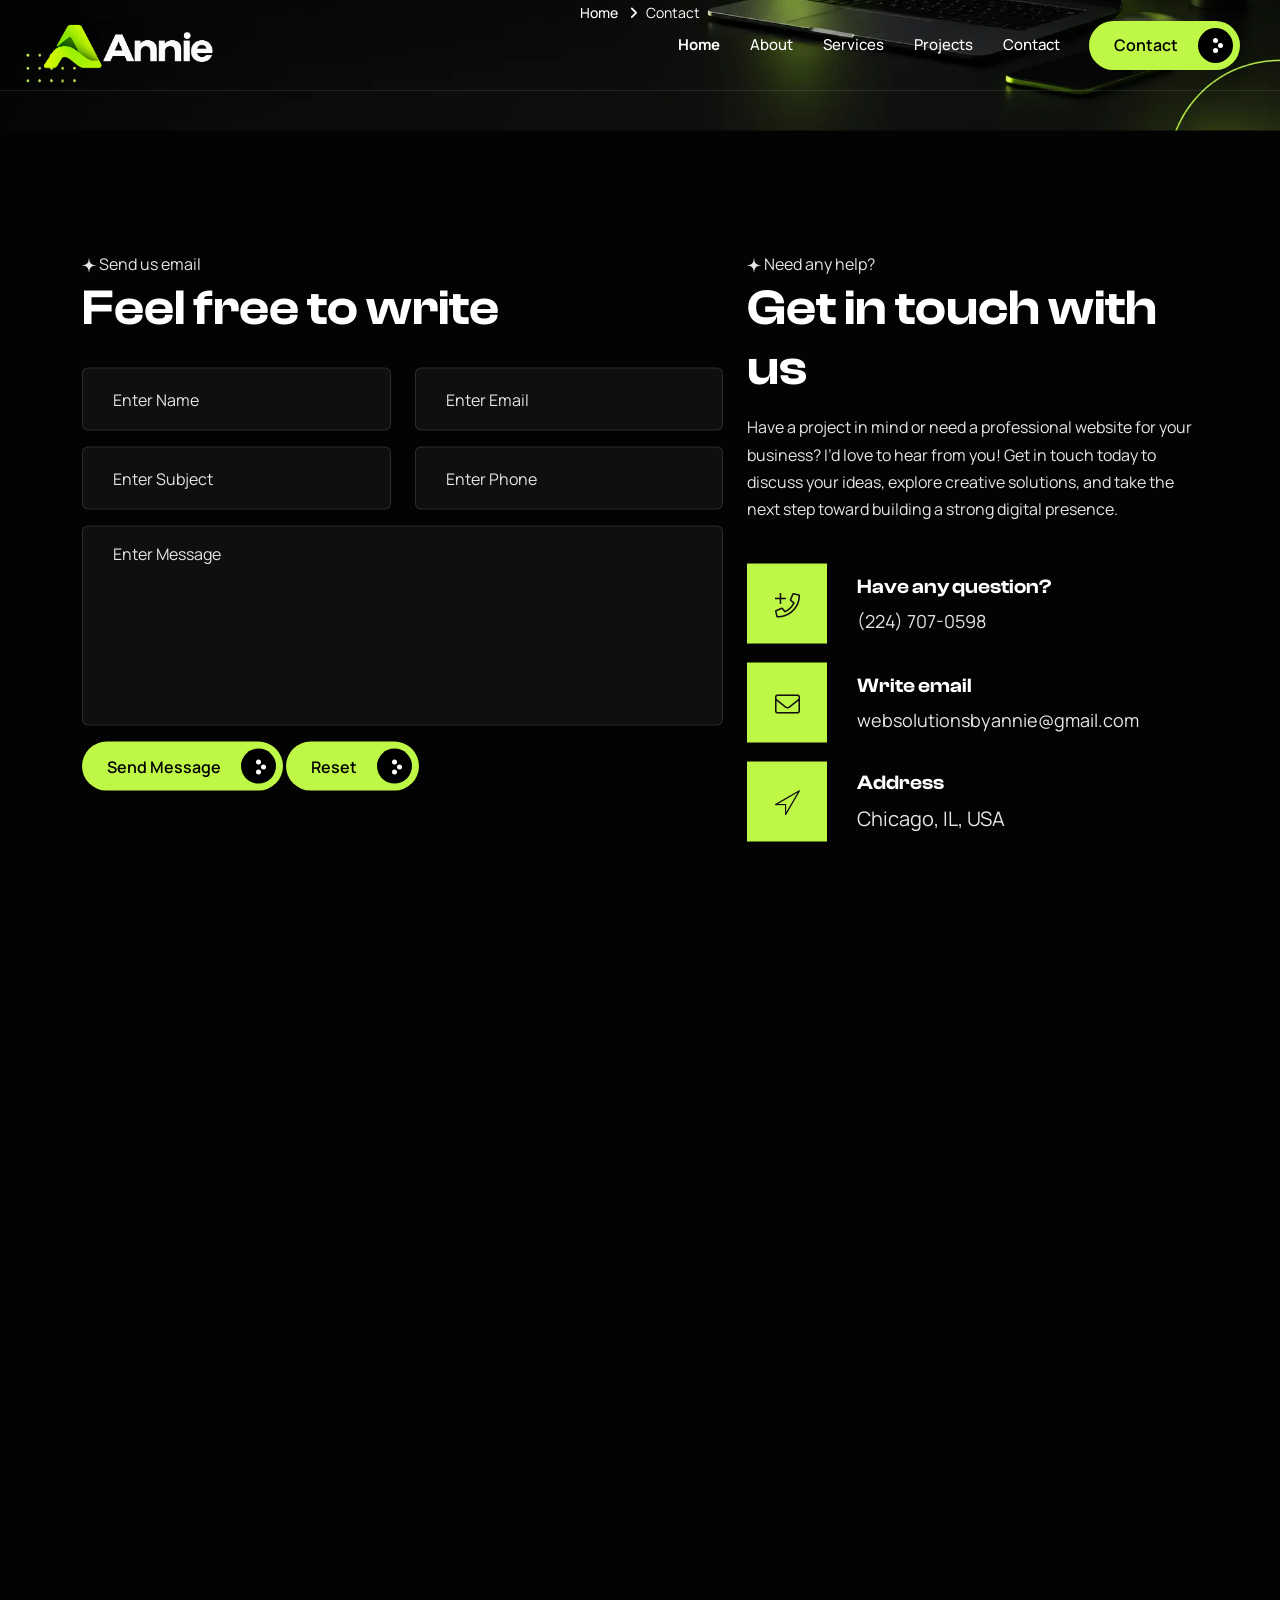
==== page-contact.html @ d8cd2406 "Initial commit" ====
<!DOCTYPE html>
<html lang="en">
<head>
<meta charset="utf-8">
<title>Annie | Website Developer & Brand Specialist</title>
<!-- Stylesheets -->
<link href="css/bootstrap.min.css" rel="stylesheet">
<link href="css/style.css" rel="stylesheet">
<link rel="shortcut icon" href="images/favicon.png" type="image/x-icon">
<link rel="icon" href="images/favicon.png" type="image/x-icon">

<!-- Responsive -->
<meta http-equiv="X-UA-Compatible" content="IE=edge">
<meta name="viewport" content="width=device-width, initial-scale=1.0">

</head>

<body>
<div class="page-wrapper">

  <!-- Preloader -->
  <div class="preloader"></div>

  <!--Custom Cursor Wrapper -->
  <div class="back-to-top-wrapper">
    <button id="back_to_top" type="button" class="back-to-top-btn">
      <svg width="12" height="7" viewBox="0 0 12 7" fill="none" xmlns="http://www.w3.org/2000/svg">
        <path d="M11 6L6 1L1 6" stroke="currentColor" stroke-width="1.5" stroke-linecap="round" stroke-linejoin="round" />
      </svg>
    </button>
  </div>
  <!-- Back-to-top start -->

   <!-- Main Header-->
    <header class="main-header main-header-style header-style-one">
      <!-- Header Lower -->
      <div class="header-lower">
        <!-- Main box -->
        <div class="main-box">
          <!--Nav Box-->
          <div class="nav-outer">
            <div class="header-left">
              <div class="logo">
                <a href="index.html"><img src="images/logo.png" alt="" title="royalrix"></a>
              </div>
              <nav class="nav main-menu">
                <ul class="navigation">
                  <li class="current dropdown">
                    <a href="index.html">Home</a>
                  
                  </li>
                  <li><a href="page-about.html">about</a></li>
                   <li><a href="page-services.html"> Services</a></li>
                          <li><a href="page-projects.html"> Projects</a></li>
                  <li><a href="page-contact.html">Contact</a></li>
                </ul>
              </nav>
            </div>
            <div class="outer-box">
              <!-- Main Menu End-->
              <!-- <div class="social-link">
                <a target="_blank" href="#0">FB </a>/
                <a target="_blank" href="#0">LN</a>/
                <a target="_blank" href="#0">iG </a>/
                <a target="_blank" href="#0">X</a>
              </div> -->
              <div class="ui-btn-outer">
                <div class="ui-btn-search">
                  <!-- <button class="ui-btn ui-btn search-btn main-header__search search-toggler d-none d-lg-inline-block">
                    <i class="fa-regular fa-magnifying-glass"></i>
                  </button> -->
                  <a href="page-contact.html" class="btn-style-one">
                    <span class="btn-title">contact</span>
                    <span class="dot-box"><span class="dot-item"></span></span>
                  </a>
                </div>
                <!-- Mobile Nav toggler -->
              </div>
              <div class="mobile-nav-toggler">
                <svg width="17" height="17" viewBox="0 0 17 17" fill="none" xmlns="http://www.w3.org/2000/svg">
                  <path
                    d="M5.8125 0H1.3125C0.964403 0 0.630564 0.138281 0.384422 0.384422C0.138281 0.630564 0 0.964403 0 1.3125V5.8125C0 5.98486 0.0339487 6.15553 0.099908 6.31477C0.165867 6.47401 0.262546 6.6187 0.384422 6.74058C0.506299 6.86245 0.650988 6.95913 0.810228 7.02509C0.969468 7.09105 1.14014 7.125 1.3125 7.125H5.8125C5.98486 7.125 6.15553 7.09105 6.31477 7.02509C6.47401 6.95913 6.6187 6.86245 6.74058 6.74058C6.86245 6.6187 6.95913 6.47401 7.02509 6.31477C7.09105 6.15553 7.125 5.98486 7.125 5.8125V1.3125C7.125 1.14014 7.09105 0.969468 7.02509 0.810228C6.95913 0.650988 6.86245 0.506299 6.74058 0.384422C6.6187 0.262546 6.47401 0.165867 6.31477 0.099908C6.15553 0.0339487 5.98486 0 5.8125 0ZM6 5.8125C6 5.86223 5.98025 5.90992 5.94508 5.94508C5.90992 5.98025 5.86223 6 5.8125 6H1.3125C1.26277 6 1.21508 5.98025 1.17992 5.94508C1.14475 5.90992 1.125 5.86223 1.125 5.8125V1.3125C1.125 1.26277 1.14475 1.21508 1.17992 1.17992C1.21508 1.14475 1.26277 1.125 1.3125 1.125H5.8125C5.86223 1.125 5.90992 1.14475 5.94508 1.17992C5.98025 1.21508 6 1.26277 6 1.3125V5.8125ZM14.8125 0H10.3125C9.9644 0 9.63056 0.138281 9.38442 0.384422C9.13828 0.630564 9 0.964403 9 1.3125V5.8125C9 5.98486 9.03395 6.15553 9.09991 6.31477C9.16587 6.47401 9.26255 6.6187 9.38442 6.74058C9.5063 6.86245 9.65099 6.95913 9.81023 7.02509C9.96947 7.09105 10.1401 7.125 10.3125 7.125H14.8125C14.9849 7.125 15.1555 7.09105 15.3148 7.02509C15.474 6.95913 15.6187 6.86245 15.7406 6.74058C15.8625 6.6187 15.9591 6.47401 16.0251 6.31477C16.0911 6.15553 16.125 5.98486 16.125 5.8125V1.3125C16.125 0.964403 15.9867 0.630564 15.7406 0.384422C15.4944 0.138281 15.1606 0 14.8125 0ZM15 5.8125C15 5.86223 14.9802 5.90992 14.9451 5.94508C14.9099 5.98025 14.8622 6 14.8125 6H10.3125C10.2628 6 10.2151 5.98025 10.1799 5.94508C10.1448 5.90992 10.125 5.86223 10.125 5.8125V1.3125C10.125 1.26277 10.1448 1.21508 10.1799 1.17992C10.2151 1.14475 10.2628 1.125 10.3125 1.125H14.8125C14.8622 1.125 14.9099 1.14475 14.9451 1.17992C14.9802 1.21508 15 1.26277 15 1.3125V5.8125ZM5.8125 9H1.3125C0.964403 9 0.630564 9.13828 0.384422 9.38442C0.138281 9.63056 0 9.9644 0 10.3125V14.8125C0 15.1606 0.138281 15.4944 0.384422 15.7406C0.630564 15.9867 0.964403 16.125 1.3125 16.125H5.8125C5.98486 16.125 6.15553 16.0911 6.31477 16.0251C6.47401 15.9591 6.6187 15.8625 6.74058 15.7406C6.86245 15.6187 6.95913 15.474 7.02509 15.3148C7.09105 15.1555 7.125 14.9849 7.125 14.8125V10.3125C7.125 10.1401 7.09105 9.96947 7.02509 9.81023C6.95913 9.65099 6.86245 9.5063 6.74058 9.38442C6.6187 9.26255 6.47401 9.16587 6.31477 9.09991C6.15553 9.03395 5.98486 9 5.8125 9ZM6 14.8125C6 14.8622 5.98025 14.9099 5.94508 14.9451C5.90992 14.9802 5.86223 15 5.8125 15H1.3125C1.26277 15 1.21508 14.9802 1.17992 14.9451C1.14475 14.9099 1.125 14.8622 1.125 14.8125V10.3125C1.125 10.2628 1.14475 10.2151 1.17992 10.1799C1.21508 10.1448 1.26277 10.125 1.3125 10.125H5.8125C5.86223 10.125 5.90992 10.1448 5.94508 10.1799C5.98025 10.2151 6 10.2628 6 10.3125V14.8125ZM14.8125 9H10.3125C9.9644 9 9.63056 9.13828 9.38442 9.38442C9.13828 9.63056 9 9.9644 9 10.3125V14.8125C9 15.1606 9.13828 15.4944 9.38442 15.7406C9.63056 15.9867 9.9644 16.125 10.3125 16.125H14.8125C15.1606 16.125 15.4944 15.9867 15.7406 15.7406C15.9867 15.4944 16.125 15.1606 16.125 14.8125V10.3125C16.125 9.9644 15.9867 9.63056 15.7406 9.38442C15.4944 9.13828 15.1606 9 14.8125 9ZM15 14.8125C15 14.8622 14.9802 14.9099 14.9451 14.9451C14.9099 14.9802 14.8622 15 14.8125 15H10.3125C10.2628 15 10.2151 14.9802 10.1799 14.9451C10.1448 14.9099 10.125 14.8622 10.125 14.8125V10.3125C10.125 10.2628 10.1448 10.2151 10.1799 10.1799C10.2151 10.1448 10.2628 10.125 10.3125 10.125H14.8125C14.8622 10.125 14.9099 10.1448 14.9451 10.1799C14.9802 10.2151 15 10.2628 15 10.3125V14.8125Z"
                    fill="white" />
                </svg>
              </div>
            </div>
          </div>
        </div>
      </div>
      <!-- End Header Lower -->

      <!-- Mobile Menu  -->
      <div class="mobile-menu">
        <div class="menu-backdrop"></div>
        <!--Here Menu Will Come Automatically Via Javascript / Same Menu as in Header-->
        <nav class="menu-box">
          <div class="upper-box">
            <div class="nav-logo">
              <a href="index.html"><img src="images/logo.png" alt="Logo"></a>
            </div>
            <div class="close-btn"><i class="icon fa fa-times"></i></div>
          </div>

          <ul class="navigation clearfix">
            <!--Keep This Empty / Menu will come through Javascript-->
          </ul>
       <ul class="contact-list-one">
  <li>
    <div class="contact-info-box">
      <i class="icon lnr-icon-phone-handset"></i>
      <span class="title">Call Now</span>
      <a href="tel:+12247070598">(224) 707-0598</a>
    </div>
  </li>

  <li>
    <div class="contact-info-box">
      <span class="icon lnr-icon-envelope1"></span>
      <span class="title">Send Email</span>
      <a href="mailto:websolutionsbyannie@gmail.com
">websolutionsbyannie@gmail.com
</a>
    </div>
  </li>

  <li>
    <div class="contact-info-box">
      <span class="icon lnr-icon-map-marker"></span>
      <span class="title">Address</span>
      <span>Chicago, IL, USA</span>
    </div>
  </li>
</ul>
          <!-- <ul class="social-links">
            <li><a href="#"><i class="fab fa-twitter"></i></a></li>
            <li><a href="#"><i class="fab fa-facebook-f"></i></a></li>
            <li><a href="#"><i class="fab fa-pinterest"></i></a></li>
            <li><a href="#"><i class="fab fa-instagram"></i></a></li>
          </ul> -->
        </nav>
      </div>
      <!-- End Mobile Menu -->

      <!-- Header Search -->
      <div class="search-popup">
        <span class="search-back-drop"></span>
        <button class="close-search"><span class="fa fa-times"></span></button>

        <div class="search-inner">
          <form method="post" action="index.html">
            <div class="form-group">
              <input type="search" name="search-field" value="" placeholder="Search..." required="">
              <button type="submit"><i class="fa fa-search"></i></button>
            </div>
          </form>
        </div>
      </div>
      <!-- End Header Search -->

      <!-- Sticky Header  -->
      <div class="sticky-header">
        <div class="large-container">
          <div class="inner-container">
            <!--Logo-->
            <div class="logo">
              <a href="index.html"><img src="images/logo.png" alt="Logo"></a>
            </div>

            <!--Right Col-->
            <div class="nav-outer">
              <!-- Main Menu -->
              <nav class="main-menu">
                <div class="navbar-collapse show collapse clearfix">
                  <ul class="navigation clearfix">
                    <!--Keep This Empty / Menu will come through Javascript-->
                  </ul>
                </div>
              </nav>
              <!-- Main Menu End-->
            </div>
            <div class="mobile-nav-toggler">
              <svg width="17" height="17" viewBox="0 0 17 17" fill="none" xmlns="http://www.w3.org/2000/svg">
                <path
                  d="M5.8125 0H1.3125C0.964403 0 0.630564 0.138281 0.384422 0.384422C0.138281 0.630564 0 0.964403 0 1.3125V5.8125C0 5.98486 0.0339487 6.15553 0.099908 6.31477C0.165867 6.47401 0.262546 6.6187 0.384422 6.74058C0.506299 6.86245 0.650988 6.95913 0.810228 7.02509C0.969468 7.09105 1.14014 7.125 1.3125 7.125H5.8125C5.98486 7.125 6.15553 7.09105 6.31477 7.02509C6.47401 6.95913 6.6187 6.86245 6.74058 6.74058C6.86245 6.6187 6.95913 6.47401 7.02509 6.31477C7.09105 6.15553 7.125 5.98486 7.125 5.8125V1.3125C7.125 1.14014 7.09105 0.969468 7.02509 0.810228C6.95913 0.650988 6.86245 0.506299 6.74058 0.384422C6.6187 0.262546 6.47401 0.165867 6.31477 0.099908C6.15553 0.0339487 5.98486 0 5.8125 0ZM6 5.8125C6 5.86223 5.98025 5.90992 5.94508 5.94508C5.90992 5.98025 5.86223 6 5.8125 6H1.3125C1.26277 6 1.21508 5.98025 1.17992 5.94508C1.14475 5.90992 1.125 5.86223 1.125 5.8125V1.3125C1.125 1.26277 1.14475 1.21508 1.17992 1.17992C1.21508 1.14475 1.26277 1.125 1.3125 1.125H5.8125C5.86223 1.125 5.90992 1.14475 5.94508 1.17992C5.98025 1.21508 6 1.26277 6 1.3125V5.8125ZM14.8125 0H10.3125C9.9644 0 9.63056 0.138281 9.38442 0.384422C9.13828 0.630564 9 0.964403 9 1.3125V5.8125C9 5.98486 9.03395 6.15553 9.09991 6.31477C9.16587 6.47401 9.26255 6.6187 9.38442 6.74058C9.5063 6.86245 9.65099 6.95913 9.81023 7.02509C9.96947 7.09105 10.1401 7.125 10.3125 7.125H14.8125C14.9849 7.125 15.1555 7.09105 15.3148 7.02509C15.474 6.95913 15.6187 6.86245 15.7406 6.74058C15.8625 6.6187 15.9591 6.47401 16.0251 6.31477C16.0911 6.15553 16.125 5.98486 16.125 5.8125V1.3125C16.125 0.964403 15.9867 0.630564 15.7406 0.384422C15.4944 0.138281 15.1606 0 14.8125 0ZM15 5.8125C15 5.86223 14.9802 5.90992 14.9451 5.94508C14.9099 5.98025 14.8622 6 14.8125 6H10.3125C10.2628 6 10.2151 5.98025 10.1799 5.94508C10.1448 5.90992 10.125 5.86223 10.125 5.8125V1.3125C10.125 1.26277 10.1448 1.21508 10.1799 1.17992C10.2151 1.14475 10.2628 1.125 10.3125 1.125H14.8125C14.8622 1.125 14.9099 1.14475 14.9451 1.17992C14.9802 1.21508 15 1.26277 15 1.3125V5.8125ZM5.8125 9H1.3125C0.964403 9 0.630564 9.13828 0.384422 9.38442C0.138281 9.63056 0 9.9644 0 10.3125V14.8125C0 15.1606 0.138281 15.4944 0.384422 15.7406C0.630564 15.9867 0.964403 16.125 1.3125 16.125H5.8125C5.98486 16.125 6.15553 16.0911 6.31477 16.0251C6.47401 15.9591 6.6187 15.8625 6.74058 15.7406C6.86245 15.6187 6.95913 15.474 7.02509 15.3148C7.09105 15.1555 7.125 14.9849 7.125 14.8125V10.3125C7.125 10.1401 7.09105 9.96947 7.02509 9.81023C6.95913 9.65099 6.86245 9.5063 6.74058 9.38442C6.6187 9.26255 6.47401 9.16587 6.31477 9.09991C6.15553 9.03395 5.98486 9 5.8125 9ZM6 14.8125C6 14.8622 5.98025 14.9099 5.94508 14.9451C5.90992 14.9802 5.86223 15 5.8125 15H1.3125C1.26277 15 1.21508 14.9802 1.17992 14.9451C1.14475 14.9099 1.125 14.8622 1.125 14.8125V10.3125C1.125 10.2628 1.14475 10.2151 1.17992 10.1799C1.21508 10.1448 1.26277 10.125 1.3125 10.125H5.8125C5.86223 10.125 5.90992 10.1448 5.94508 10.1799C5.98025 10.2151 6 10.2628 6 10.3125V14.8125ZM14.8125 9H10.3125C9.9644 9 9.63056 9.13828 9.38442 9.38442C9.13828 9.63056 9 9.9644 9 10.3125V14.8125C9 15.1606 9.13828 15.4944 9.38442 15.7406C9.63056 15.9867 9.9644 16.125 10.3125 16.125H14.8125C15.1606 16.125 15.4944 15.9867 15.7406 15.7406C15.9867 15.4944 16.125 15.1606 16.125 14.8125V10.3125C16.125 9.9644 15.9867 9.63056 15.7406 9.38442C15.4944 9.13828 15.1606 9 14.8125 9ZM15 14.8125C15 14.8622 14.9802 14.9099 14.9451 14.9451C14.9099 14.9802 14.8622 15 14.8125 15H10.3125C10.2628 15 10.2151 14.9802 10.1799 14.9451C10.1448 14.9099 10.125 14.8622 10.125 14.8125V10.3125C10.125 10.2628 10.1448 10.2151 10.1799 10.1799C10.2151 10.1448 10.2628 10.125 10.3125 10.125H14.8125C14.8622 10.125 14.9099 10.1448 14.9451 10.1799C14.9802 10.2151 15 10.2628 15 10.3125V14.8125Z"
                  fill="white" />
              </svg>
            </div>
          </div>
        </div>
      </div>
      <!-- End Sticky Menu -->
    </header>
    <!--End Main Header -->

  <div id="smooth-wrapper">
    <div id="smooth-content">

      <!-- Start main-content -->
      <section class="page-title" style="background-image: url(images/bg/banner.webp);">
        <div class="auto-container">
          <div class="title-outer text-center">
            <div class="h1 title">Contact</div>
            <ul class="page-breadcrumb">
              <li><a href="index.html">Home</a></li>
              <li>Contact</li>
            </ul>
          </div>
        </div>
      </section>
      <!-- end main-content -->

      <!--Contact Details Start-->
      <section class="contact-details pt-120 pb-80">
        <div class="container">
          <div class="row">
            <div class="col-xl-7 col-lg-6">
              <div class="section-title mb-30">
                <div class="sub-title">
                  <svg width="14" height="15" viewBox="0 0 14 15" fill="none" xmlns="http://www.w3.org/2000/svg">
                    <path d="M6.81319 14.6759C6.83947 14.8971 7.16053 14.8971 7.18681 14.6759L7.40705 12.8197C7.69143 10.4229 9.58112 8.53323 11.9779 8.24884L13.834 8.0286C14.0553 8.00233 14.0553 7.68127 13.834 7.65499L11.9779 7.43475C9.58112 7.15036 7.69143 5.26068 7.40705 2.86391L7.18681 1.00776C7.16053 0.786476 6.83947 0.786476 6.81319 1.00776L6.59296 2.86391C6.30857 5.26068 4.41888 7.15036 2.02209 7.43475L0.165943 7.65499C-0.0553144 7.68127 -0.0553144 8.00233 0.165943 8.0286L2.02209 8.24884C4.41888 8.53323 6.30857 10.4229 6.59296 12.8197L6.81319 14.6759Z" fill="currentColor" />
                  </svg>
                  <span>Send us email</span>
                </div>
                <div class="h2 title split-text split-in-right">Feel free to write</div>
              </div>
              <!-- Contact Form -->
              <form id="contact_form" name="contact_form" class="" action="includes/sendmail.php" method="post">
                <div class="row">
                  <div class="col-sm-6">
                    <div class="mb-3">
                      <input name="form_name" class="form-control" type="text" placeholder="Enter Name">
                    </div>
                  </div>
                  <div class="col-sm-6">
                    <div class="mb-3">
                      <input name="form_email" class="form-control required email" type="email" placeholder="Enter Email">
                    </div>
                  </div>
                </div>
                <div class="row">
                  <div class="col-sm-6">
                    <div class="mb-3">
                      <input name="form_subject" class="form-control required" type="text" placeholder="Enter Subject">
                    </div>
                  </div>
                  <div class="col-sm-6">
                    <div class="mb-3">
                      <input name="form_phone" class="form-control" type="text" placeholder="Enter Phone">
                    </div>
                  </div>
                </div>
                <div class="mb-3">
                  <textarea name="form_message" class="form-control required" rows="7" placeholder="Enter Message"></textarea>
                </div>
                <div class="mb-5 theme-btn-main">
                  <input name="form_botcheck" class="form-control" type="hidden" value="">
                  <button type="submit" class="btn-style-one mb-2 mb-sm-0" data-loading-text="Please wait...">
                    <span class="btn-title">Send message</span>
                    <span class="dot-box"><span class="dot-item"></span></span>
                  </button>
                  <button type="reset" class="btn-style-one" data-loading-text="Please wait...">
                    <span class="btn-title">Reset</span>
                    <span class="dot-box"><span class="dot-item"></span></span>
                  </button>
                </div>
              </form>
              <!-- Contact Form Validation-->
            </div>
            <div class="col-xl-5 col-lg-6">
              <div class="contact-details__right">
                <div class="section-title mb-30">
                  <div class="sub-title">
                    <svg width="14" height="15" viewBox="0 0 14 15" fill="none" xmlns="http://www.w3.org/2000/svg">
                      <path d="M6.81319 14.6759C6.83947 14.8971 7.16053 14.8971 7.18681 14.6759L7.40705 12.8197C7.69143 10.4229 9.58112 8.53323 11.9779 8.24884L13.834 8.0286C14.0553 8.00233 14.0553 7.68127 13.834 7.65499L11.9779 7.43475C9.58112 7.15036 7.69143 5.26068 7.40705 2.86391L7.18681 1.00776C7.16053 0.786476 6.83947 0.786476 6.81319 1.00776L6.59296 2.86391C6.30857 5.26068 4.41888 7.15036 2.02209 7.43475L0.165943 7.65499C-0.0553144 7.68127 -0.0553144 8.00233 0.165943 8.0286L2.02209 8.24884C4.41888 8.53323 6.30857 10.4229 6.59296 12.8197L6.81319 14.6759Z" fill="currentColor" />
                    </svg>
                    <span>Need any help?</span>
                  </div>
                  <div class="h2 title split-text split-in-right">Get in touch with us</div>
                  <div class="text mt-3">Have a project in mind or need a professional website for your business? I’d love to hear from you! Get in touch today to discuss your ideas, explore creative solutions, and take the next step toward building a strong digital presence.</div>
                </div>
                <ul class="list-unstyled contact-details__info">
                  <li class="d-block d-sm-flex align-items-sm-center ">
    								<div class="icon"><span class="lnr-icon-phone-plus"></span></div>
                    <div class="text ml-xs--0 mt-xs-10">
                      <div class="h5 mb-1">Have any question?</div>
                      <a href="tel:(224) 707-0598"> ‪(224) 707-0598‬</a>
                    </div>
                  </li>
                  <li class="d-block d-sm-flex align-items-sm-center ">
                    <div class="icon"><span class="lnr-icon-envelope1"></span></div>
                    <div class="text ml-xs--0 mt-xs-10">
                      <div class="h5 mb-1">Write email</div>
                      <a href="mailto:websolutionsbyannie@gmail.com">websolutionsbyannie@gmail.com</a>
                    </div>
                  </li>
                  <li class="d-block d-sm-flex align-items-sm-center ">
                    <div class="icon"><span class="lnr-icon-location"></span></div>
                    <div class="text ml-xs--0 mt-xs-10">
                      <div class="h5 mb-1">Address</div>
                      <span>Chicago, IL, USA</span>
                    </div>
                  </li>
                </ul>
              </div>
            </div>
          </div>
        </div>
      </section>
      <!--Contact Details End-->

      <!-- Map Section-->
      <section class="map-section">
       <iframe
    class="map w-100"
    src="https://www.google.com/maps/embed?pb=!1m18!1m12!1m3!1d190255.91261677735!2d-87.73187899999999!3d41.83371054999999!2m3!1f0!2f0!3f0!3m2!1i1024!2i768!4f13.1!3m3!1m2!1s0x880e2c3cd0f4cbed%3A0xafe0a6ad09c0c000!2sChicago%2C%20IL%2C%20USA!5e0!3m2!1sen!2s!4v1790167956919!5m2!1sen!2s"
    width="100%"
    height="450"
    style="border:0;"
    allowfullscreen=""
    loading="lazy"
    referrerpolicy="strict-origin-when-cross-origin">
</iframe>

      </section>
      <!--End Map Section-->

     <!-- Contact section -->
        <section class="contact-section margin-minus">
          <div class="container">
            <div class="inner-container">
              <div class="row g-2">
                <div class="col-md-6 col-xl-4 wow fadeInLeft" data-wow-delay="200ms" data-wow-duration="1500ms">
                  <div class="contact-block">
                    <div class="inner-block">
                      <div class="icon"><i class="fa-solid fa-phone-volume"></i></div>
                      <div class="text">Phone Number</div>
                      <div class="h4 title">(224) 707-0598</div>
                    </div>
                  </div>
                </div>
                <div class="col-md-6 col-xl-4 wow fadeInLeft" data-wow-delay="400ms" data-wow-duration="1500ms">
                  <div class="contact-block">
                    <div class="inner-block">
                      <div class="icon"><i class="fa-solid fa-paper-plane"></i></div>
                      <div class="text">Your Gmail</div>
                      <div class="h4 title">websolutionsbyannie@gmail.com
</div>
                    </div>
                  </div>
                </div>
                <div class="col-md-6 col-xl-4 wow fadeInLeft" data-wow-delay="600ms" data-wow-duration="1500ms">
                  <div class="contact-block">
                    <div class="inner-block">
                      <div class="icon"><i class="fa-solid fa-location-dot"></i></div>
                      <div class="text"> Address</div>
                      <div class="h4 title">Chicago, IL, USA</div>
                    </div>
                  </div>
                </div>
              </div>
            </div>
          </div>
        </section>
        <!-- Contact section -->

        <!-- Main Footer -->
      <!-- Simple Centered Footer -->
<footer class="main-footer simple-footer">
  <div class="container">
    <div class="simple-footer-content">

      <!-- Logo -->
      <div class="simple-footer-logo">
        <a href="index.html">
          <img src="images/logo.png" alt="Annie Logo">
        </a>
      </div>

      <!-- About Me -->
      <p class="simple-footer-about">
        I create modern, responsive, and high-performance websites
        that help businesses grow with creative digital solutions.
      </p>

      <!-- Contact Button -->
      <div class="simple-footer-button">
        <a href="page-contact.html" class="btn-style-one">
          <span class="btn-title">contact</span>
          <span class="dot-box">
            <span class="dot-item"></span>
          </span>
        </a>
      </div>

    </div>
  </div>

  <!-- Copyright -->
  <div class="simple-footer-bottom">
    <div class="container">
      <p>
        © 2026 Annie. All rights reserved.
      </p>
    </div>
  </div>
</footer>
        <!--End Main Footer -->
    </div>
  </div>

</div><!-- End Page Wrapper -->
<script src="js/jquery.js"></script>
<script src="js/popper.min.js"></script>
<script src="js/bootstrap.min.js"></script>
<script src="js/jquery.fancybox.js"></script>
<script src="js/jquery-ui.js"></script>
<script src="js/wow.js"></script>
<script src="js/select2.min.js"></script>
<script src="js/appear.js"></script>
<script src="js/knob.js"></script>
<script src="js/swiper.min.js"></script>
<script src="js/aos.js"></script>
<script src="js/gsap.min.js"></script>
<script src="js/ScrollTrigger.min.js"></script>
<script src="js/splitType.js"></script>
<script src="js/ScrollSmoother.min.js"></script>
<script src="js/gsap-scroll-to-plugin.js"></script>
<script src="js/SplitText.min.js"></script>
<script src="js/custom-gsap.js"></script>
<script src="js/script.js"></script>
<!-- form submit -->
<script src="js/jquery.validate.min.js"></script>
<script src="js/jquery.form.min.js"></script>
<script src="js/custom-contact.js"></script>

</body>
</html>
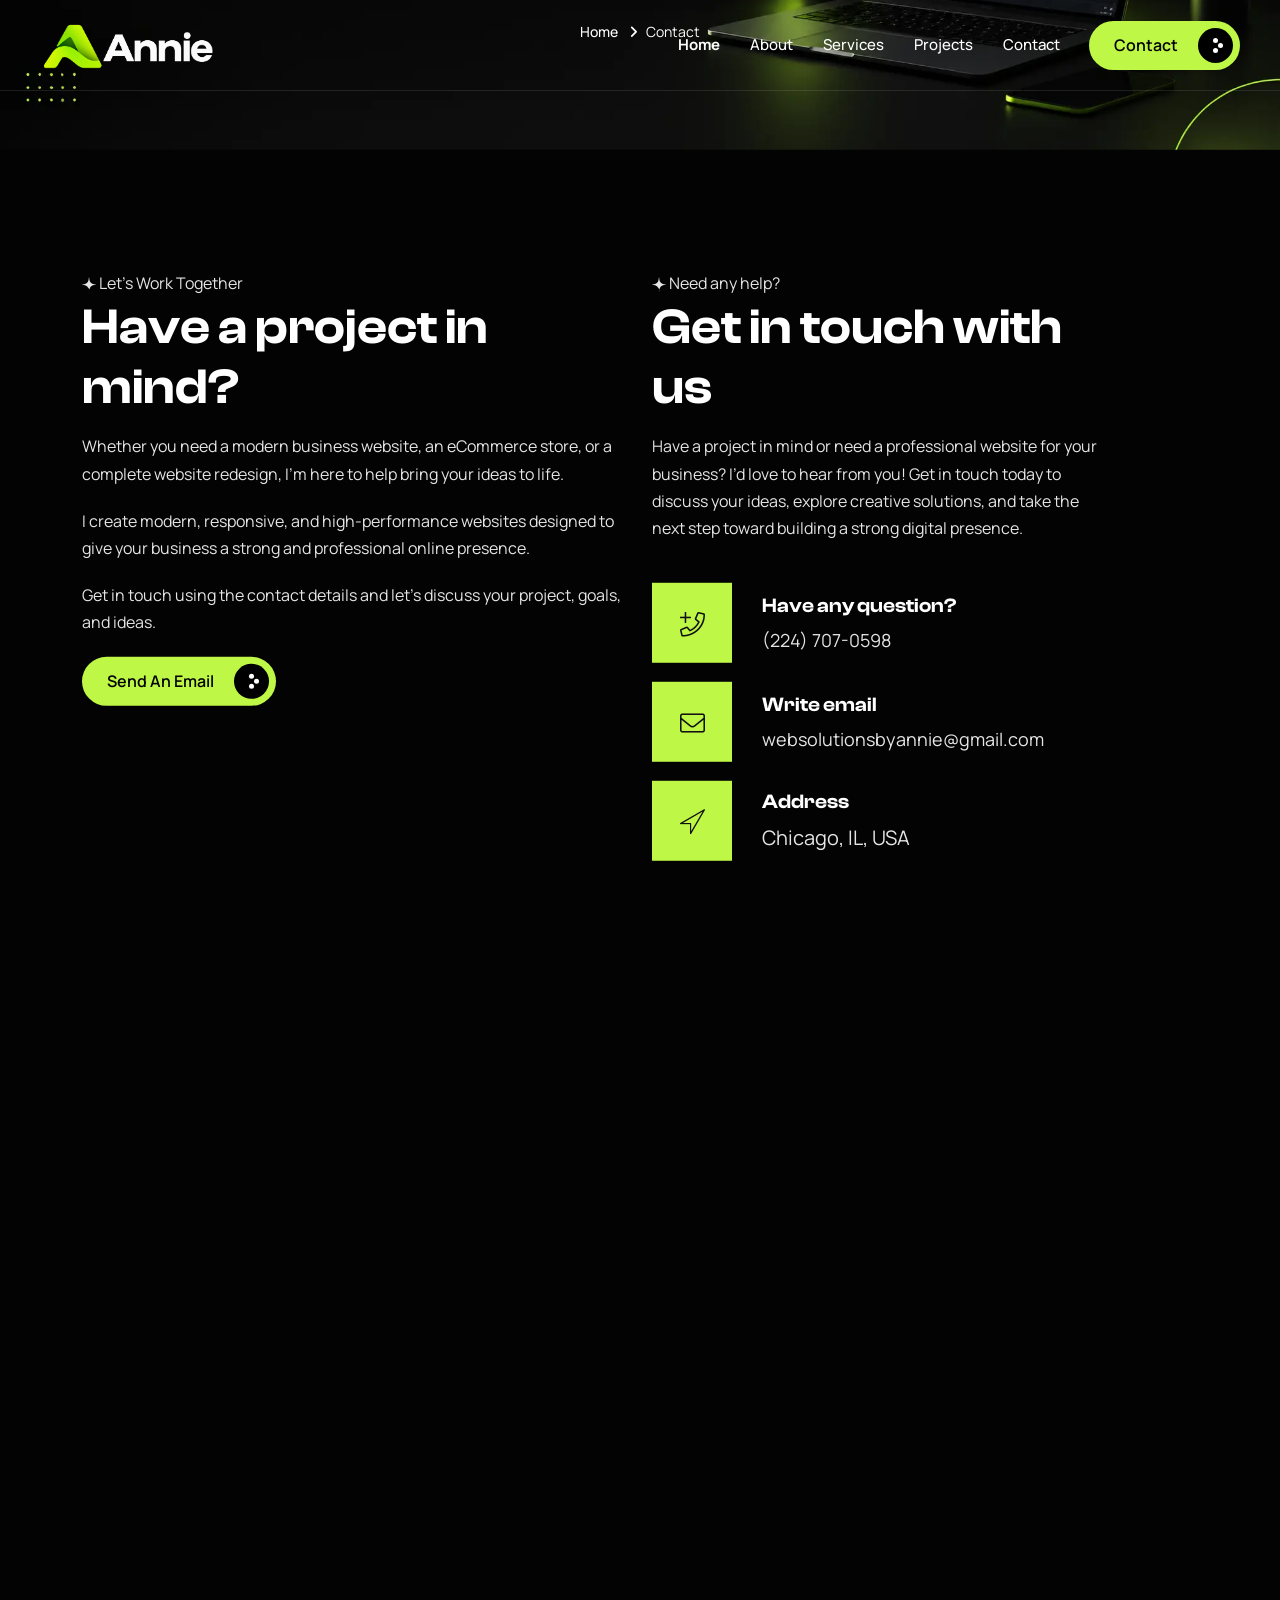
==== commit 3b3c5948: "contact updated" ====
--- a/page-contact.html
+++ b/page-contact.html
@@ -209,104 +209,130 @@
       </section>
       <!-- end main-content -->
 
-      <!--Contact Details Start-->
-      <section class="contact-details pt-120 pb-80">
-        <div class="container">
-          <div class="row">
-            <div class="col-xl-7 col-lg-6">
-              <div class="section-title mb-30">
-                <div class="sub-title">
-                  <svg width="14" height="15" viewBox="0 0 14 15" fill="none" xmlns="http://www.w3.org/2000/svg">
-                    <path d="M6.81319 14.6759C6.83947 14.8971 7.16053 14.8971 7.18681 14.6759L7.40705 12.8197C7.69143 10.4229 9.58112 8.53323 11.9779 8.24884L13.834 8.0286C14.0553 8.00233 14.0553 7.68127 13.834 7.65499L11.9779 7.43475C9.58112 7.15036 7.69143 5.26068 7.40705 2.86391L7.18681 1.00776C7.16053 0.786476 6.83947 0.786476 6.81319 1.00776L6.59296 2.86391C6.30857 5.26068 4.41888 7.15036 2.02209 7.43475L0.165943 7.65499C-0.0553144 7.68127 -0.0553144 8.00233 0.165943 8.0286L2.02209 8.24884C4.41888 8.53323 6.30857 10.4229 6.59296 12.8197L6.81319 14.6759Z" fill="currentColor" />
-                  </svg>
-                  <span>Send us email</span>
-                </div>
-                <div class="h2 title split-text split-in-right">Feel free to write</div>
-              </div>
-              <!-- Contact Form -->
-              <form id="contact_form" name="contact_form" class="" action="includes/sendmail.php" method="post">
-                <div class="row">
-                  <div class="col-sm-6">
-                    <div class="mb-3">
-                      <input name="form_name" class="form-control" type="text" placeholder="Enter Name">
-                    </div>
-                  </div>
-                  <div class="col-sm-6">
-                    <div class="mb-3">
-                      <input name="form_email" class="form-control required email" type="email" placeholder="Enter Email">
-                    </div>
-                  </div>
-                </div>
-                <div class="row">
-                  <div class="col-sm-6">
-                    <div class="mb-3">
-                      <input name="form_subject" class="form-control required" type="text" placeholder="Enter Subject">
-                    </div>
-                  </div>
-                  <div class="col-sm-6">
-                    <div class="mb-3">
-                      <input name="form_phone" class="form-control" type="text" placeholder="Enter Phone">
-                    </div>
-                  </div>
-                </div>
-                <div class="mb-3">
-                  <textarea name="form_message" class="form-control required" rows="7" placeholder="Enter Message"></textarea>
-                </div>
-                <div class="mb-5 theme-btn-main">
-                  <input name="form_botcheck" class="form-control" type="hidden" value="">
-                  <button type="submit" class="btn-style-one mb-2 mb-sm-0" data-loading-text="Please wait...">
-                    <span class="btn-title">Send message</span>
-                    <span class="dot-box"><span class="dot-item"></span></span>
-                  </button>
-                  <button type="reset" class="btn-style-one" data-loading-text="Please wait...">
-                    <span class="btn-title">Reset</span>
-                    <span class="dot-box"><span class="dot-item"></span></span>
-                  </button>
-                </div>
-              </form>
-              <!-- Contact Form Validation-->
-            </div>
-            <div class="col-xl-5 col-lg-6">
-              <div class="contact-details__right">
-                <div class="section-title mb-30">
-                  <div class="sub-title">
-                    <svg width="14" height="15" viewBox="0 0 14 15" fill="none" xmlns="http://www.w3.org/2000/svg">
-                      <path d="M6.81319 14.6759C6.83947 14.8971 7.16053 14.8971 7.18681 14.6759L7.40705 12.8197C7.69143 10.4229 9.58112 8.53323 11.9779 8.24884L13.834 8.0286C14.0553 8.00233 14.0553 7.68127 13.834 7.65499L11.9779 7.43475C9.58112 7.15036 7.69143 5.26068 7.40705 2.86391L7.18681 1.00776C7.16053 0.786476 6.83947 0.786476 6.81319 1.00776L6.59296 2.86391C6.30857 5.26068 4.41888 7.15036 2.02209 7.43475L0.165943 7.65499C-0.0553144 7.68127 -0.0553144 8.00233 0.165943 8.0286L2.02209 8.24884C4.41888 8.53323 6.30857 10.4229 6.59296 12.8197L6.81319 14.6759Z" fill="currentColor" />
-                    </svg>
-                    <span>Need any help?</span>
-                  </div>
-                  <div class="h2 title split-text split-in-right">Get in touch with us</div>
-                  <div class="text mt-3">Have a project in mind or need a professional website for your business? I’d love to hear from you! Get in touch today to discuss your ideas, explore creative solutions, and take the next step toward building a strong digital presence.</div>
-                </div>
-                <ul class="list-unstyled contact-details__info">
-                  <li class="d-block d-sm-flex align-items-sm-center ">
-    								<div class="icon"><span class="lnr-icon-phone-plus"></span></div>
-                    <div class="text ml-xs--0 mt-xs-10">
-                      <div class="h5 mb-1">Have any question?</div>
-                      <a href="tel:(224) 707-0598"> ‪(224) 707-0598‬</a>
-                    </div>
-                  </li>
-                  <li class="d-block d-sm-flex align-items-sm-center ">
-                    <div class="icon"><span class="lnr-icon-envelope1"></span></div>
-                    <div class="text ml-xs--0 mt-xs-10">
-                      <div class="h5 mb-1">Write email</div>
-                      <a href="mailto:websolutionsbyannie@gmail.com">websolutionsbyannie@gmail.com</a>
-                    </div>
-                  </li>
-                  <li class="d-block d-sm-flex align-items-sm-center ">
-                    <div class="icon"><span class="lnr-icon-location"></span></div>
-                    <div class="text ml-xs--0 mt-xs-10">
-                      <div class="h5 mb-1">Address</div>
-                      <span>Chicago, IL, USA</span>
-                    </div>
-                  </li>
-                </ul>
-              </div>
-            </div>
-          </div>
-        </div>
-      </section>
-      <!--Contact Details End-->
+    <!-- Contact Details Start -->
+
+<section class="contact-details pt-120 pb-80">
+  <div class="container">
+    <div class="row ">
+
+  <!-- Left Column -->
+  <div class="col-xl-6 col-lg-6">
+    <div class="section-title mb-30">
+
+      <div class="sub-title">
+        <svg width="14" height="15" viewBox="0 0 14 15" fill="none" xmlns="http://www.w3.org/2000/svg">
+          <path d="M6.81319 14.6759C6.83947 14.8971 7.16053 14.8971 7.18681 14.6759L7.40705 12.8197C7.69143 10.4229 9.58112 8.53323 11.9779 8.24884L13.834 8.0286C14.0553 8.00233 14.0553 7.68127 13.834 7.65499L11.9779 7.43475C9.58112 7.15036 7.69143 5.26068 7.40705 2.86391L7.18681 1.00776C7.16053 0.786476 6.83947 0.786476 6.81319 1.00776L6.59296 2.86391C6.30857 5.26068 4.41888 7.15036 2.02209 7.43475L0.165943 7.65499C-0.0553144 7.68127 -0.0553144 8.00233 0.165943 8.0286L2.02209 8.24884C4.41888 8.53323 6.30857 10.4229 7.40705 12.8197L7.18681 14.6759Z" fill="currentColor"/>
+        </svg>
+        <span>Let's Work Together</span>
+      </div>
+
+      <div class="h2 title">
+        Have a project in mind?
+      </div>
+
+      <div class="text mt-3">
+        <p>
+          Whether you need a modern business website, an eCommerce store,
+          or a complete website redesign, I’m here to help bring your ideas
+          to life.
+        </p>
+
+        <p>
+          I create modern, responsive, and high-performance websites
+          designed to give your business a strong and professional online
+          presence.
+        </p>
+
+        <p>
+          Get in touch using the contact details and let's discuss your
+          project, goals, and ideas.
+        </p>
+      </div>
+
+      <div class="theme-btn-main mt-35">
+        <a href="mailto:websolutionsbyannie@gmail.com" class="btn-style-one">
+          <span class="btn-title">Send an email</span>
+          <span class="dot-box">
+            <span class="dot-item"></span>
+          </span>
+        </a>
+      </div>
+
+    </div>
+  </div>
+
+  <!-- Right Column -->
+  <div class="col-xl-5 col-lg-6">
+    <div class="contact-details__right">
+
+      <div class="section-title mb-30">
+
+        <div class="sub-title">
+          <svg width="14" height="15" viewBox="0 0 14 15" fill="none" xmlns="http://www.w3.org/2000/svg">
+            <path d="M6.81319 14.6759C6.83947 14.8971 7.16053 14.8971 7.18681 14.6759L7.40705 12.8197C7.69143 10.4229 9.58112 8.53323 11.9779 8.24884L13.834 8.0286C14.0553 8.00233 14.0553 7.68127 13.834 7.65499L11.9779 7.43475C9.58112 7.15036 7.69143 5.26068 7.40705 2.86391L7.18681 1.00776C7.16053 0.786476 6.83947 0.786476 6.81319 1.00776L6.59296 2.86391C6.30857 5.26068 4.41888 7.15036 2.02209 7.43475L0.165943 7.65499C-0.0553144 7.68127 -0.0553144 8.00233 0.165943 8.0286L2.02209 8.24884C4.41888 8.53323 6.30857 10.4229 7.40705 12.8197L6.81319 14.6759Z" fill="currentColor"/>
+          </svg>
+          <span>Need any help?</span>
+        </div>
+
+        <div class="h2 title">
+          Get in touch with us
+        </div>
+
+        <div class="text mt-3">
+          Have a project in mind or need a professional website for your
+          business? I’d love to hear from you! Get in touch today to discuss
+          your ideas, explore creative solutions, and take the next step
+          toward building a strong digital presence.
+        </div>
+
+      </div>
+
+      <ul class="list-unstyled contact-details__info">
+
+        <li class="d-block d-sm-flex align-items-sm-center">
+          <div class="icon">
+            <span class="lnr-icon-phone-plus"></span>
+          </div>
+          <div class="text ml-xs--0 mt-xs-10">
+            <div class="h5 mb-1">Have any question?</div>
+            <a href="tel:+12247070598">(224) 707-0598</a>
+          </div>
+        </li>
+
+        <li class="d-block d-sm-flex align-items-sm-center">
+          <div class="icon">
+            <span class="lnr-icon-envelope1"></span>
+          </div>
+          <div class="text ml-xs--0 mt-xs-10">
+            <div class="h5 mb-1">Write email</div>
+            <a href="mailto:websolutionsbyannie@gmail.com">
+              websolutionsbyannie@gmail.com
+            </a>
+          </div>
+        </li>
+
+        <li class="d-block d-sm-flex align-items-sm-center">
+          <div class="icon">
+            <span class="lnr-icon-location"></span>
+          </div>
+          <div class="text ml-xs--0 mt-xs-10">
+            <div class="h5 mb-1">Address</div>
+            <span>Chicago, IL, USA</span>
+          </div>
+        </li>
+
+      </ul>
+
+    </div>
+  </div>
+
+</div>
+
+
+  </div>
+</section>
+<!-- Contact Details End -->
+
 
       <!-- Map Section-->
       <section class="map-section">
